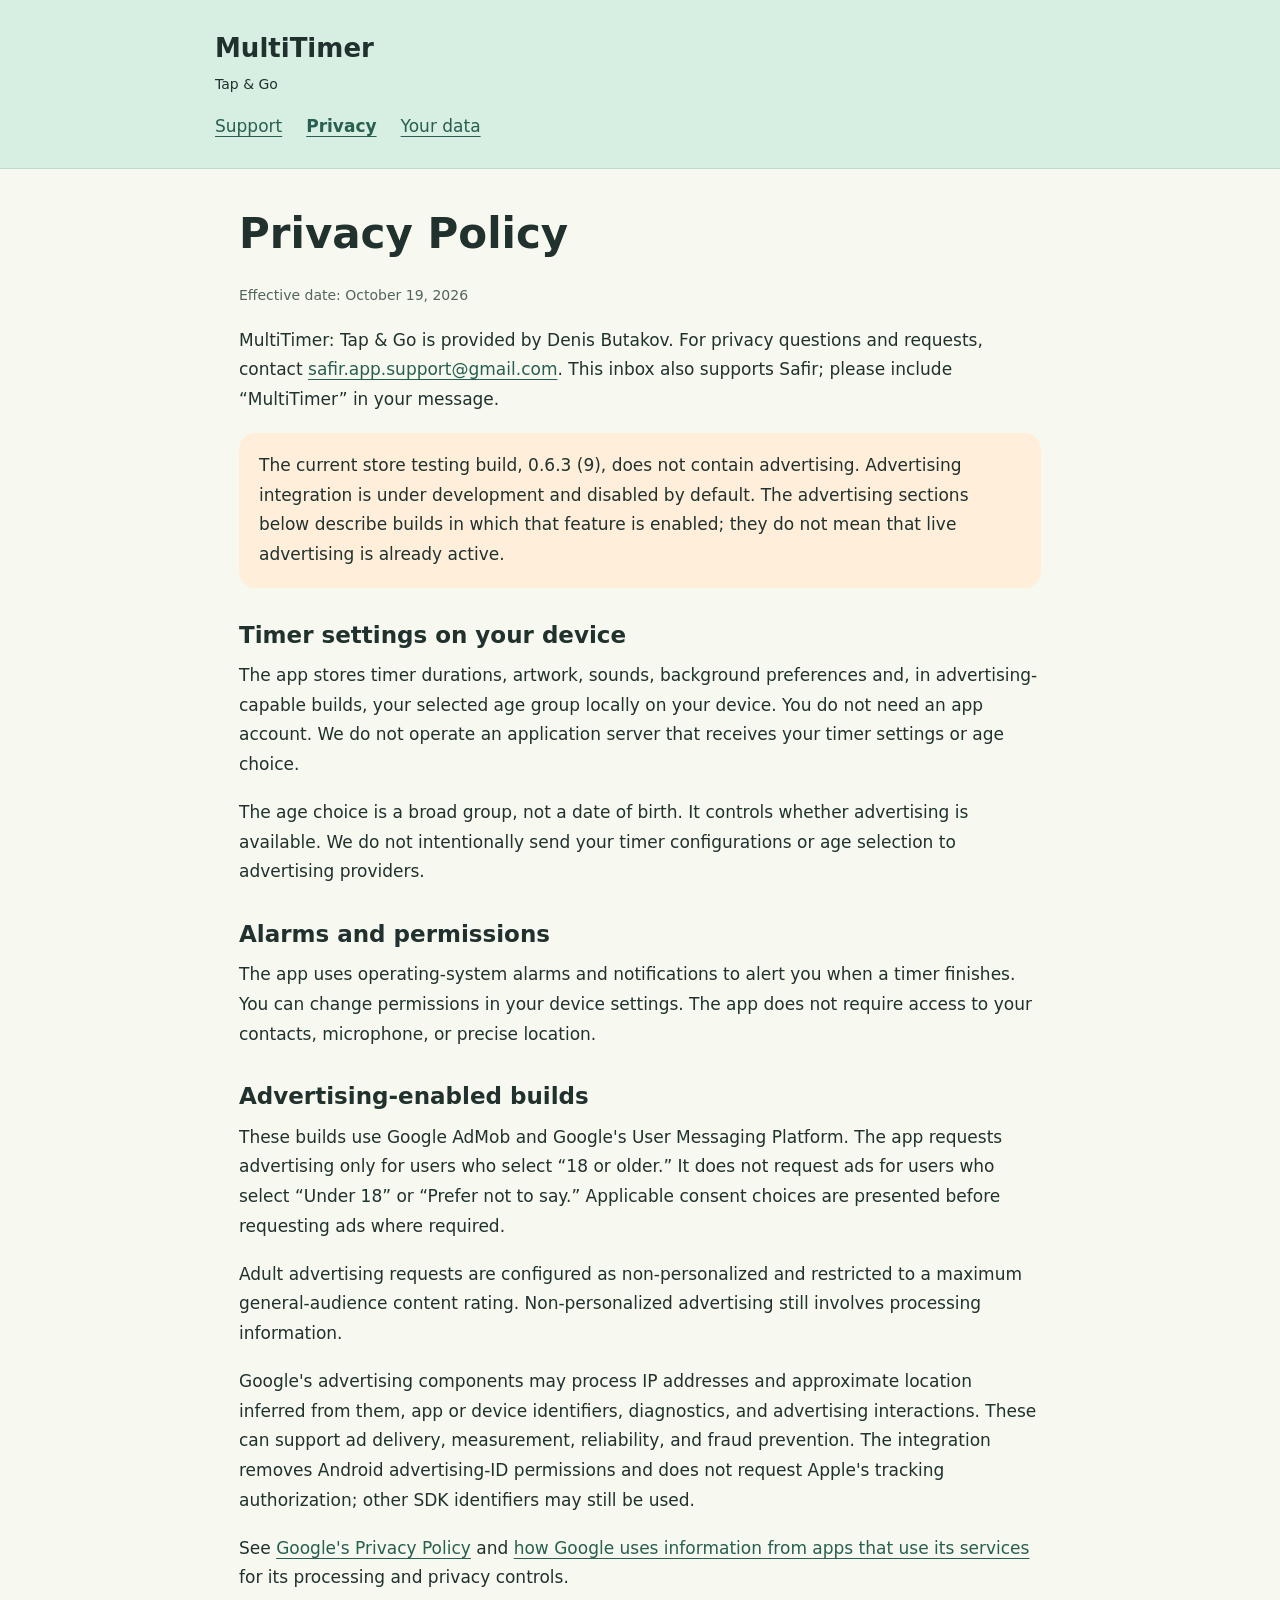
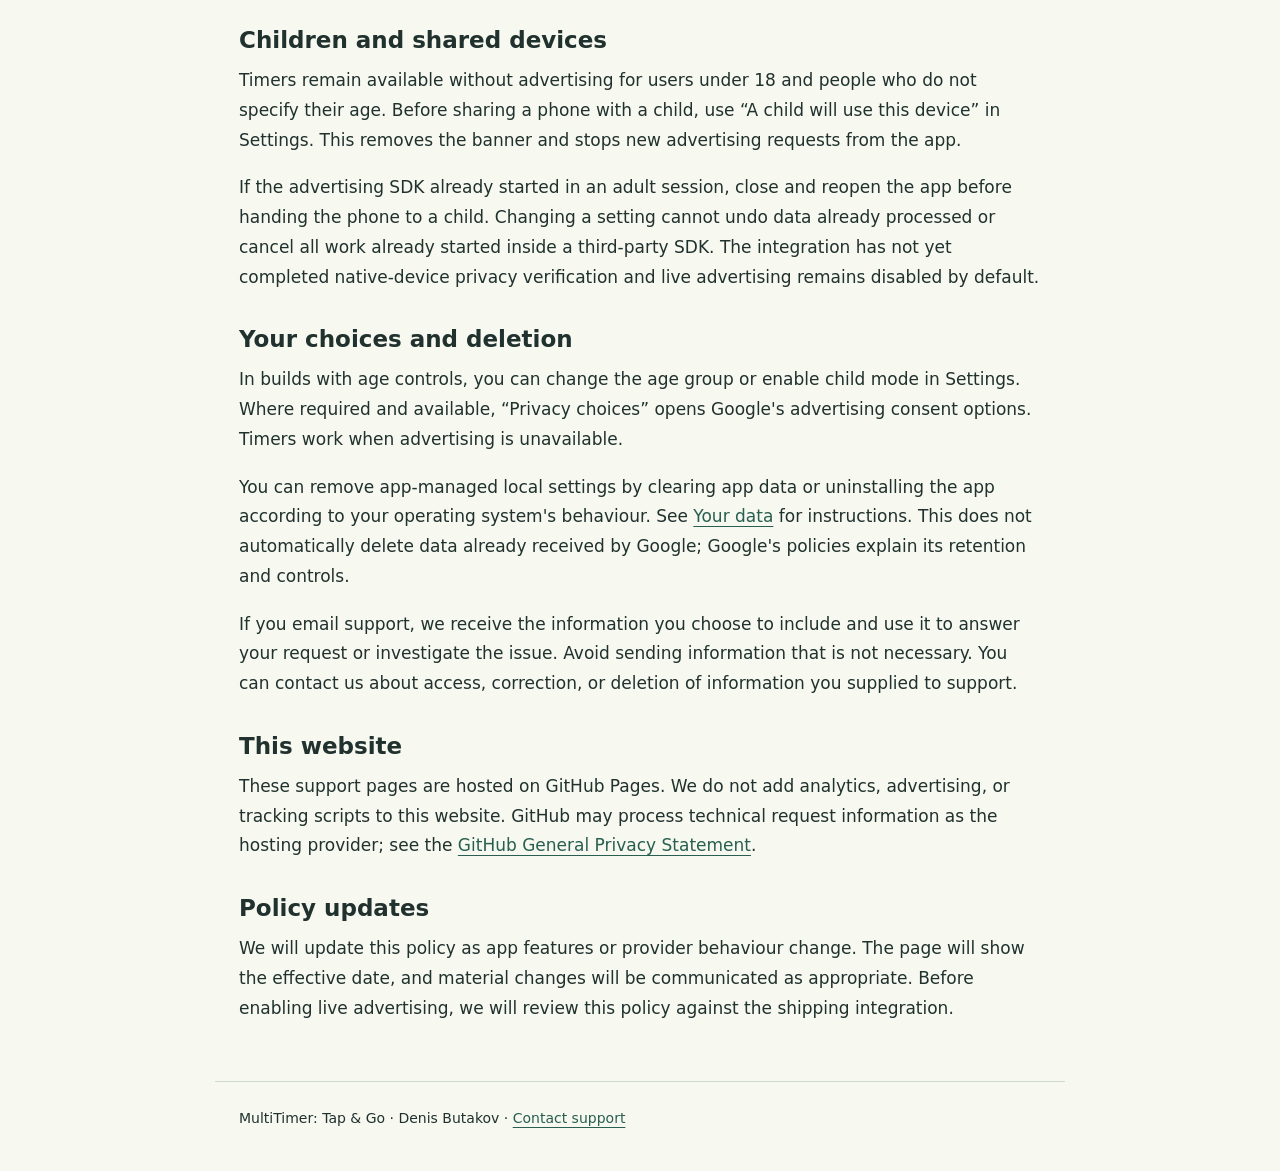
==== multitimer/privacy.html @ 423ebdc3 "Publish MultiTimer support privacy and authorized seller pages" ====
<!doctype html>
<html lang="en"><head><meta charset="utf-8"><meta name="viewport" content="width=device-width, initial-scale=1"><meta name="description" content="Official support and privacy information for MultiTimer: Tap &amp; Go by Denis Butakov."><title>Privacy Policy | MultiTimer: Tap &amp; Go</title><link rel="stylesheet" href="../style.css"></head><body><a class="skip" href="#main">Skip to content</a><header><a class="brand" href="index.html">MultiTimer<span class="tagline">Tap &amp; Go</span></a><nav aria-label="Main navigation"><a href="index.html">Support</a><a href="privacy.html" aria-current="page">Privacy</a><a href="delete-data.html">Your data</a></nav></header><main id="main"><h1>Privacy Policy</h1><p class="date">Effective date: October 19, 2026</p><p>MultiTimer: Tap &amp; Go is provided by Denis Butakov. For privacy questions and requests, contact <a href="mailto:safir.app.support@gmail.com?subject=MultiTimer%20privacy">safir.app.support@gmail.com</a>. This inbox also supports Safir; please include “MultiTimer” in your message.</p><p class="note">The current store testing build, 0.6.3 (9), does not contain advertising. Advertising integration is under development and disabled by default. The advertising sections below describe builds in which that feature is enabled; they do not mean that live advertising is already active.</p><h2>Timer settings on your device</h2><p>The app stores timer durations, artwork, sounds, background preferences and, in advertising-capable builds, your selected age group locally on your device. You do not need an app account. We do not operate an application server that receives your timer settings or age choice.</p><p>The age choice is a broad group, not a date of birth. It controls whether advertising is available. We do not intentionally send your timer configurations or age selection to advertising providers.</p><h2>Alarms and permissions</h2><p>The app uses operating-system alarms and notifications to alert you when a timer finishes. You can change permissions in your device settings. The app does not require access to your contacts, microphone, or precise location.</p><h2>Advertising-enabled builds</h2><p>These builds use Google AdMob and Google's User Messaging Platform. The app requests advertising only for users who select “18 or older.” It does not request ads for users who select “Under 18” or “Prefer not to say.” Applicable consent choices are presented before requesting ads where required.</p><p>Adult advertising requests are configured as non-personalized and restricted to a maximum general-audience content rating. Non-personalized advertising still involves processing information.</p><p>Google's advertising components may process IP addresses and approximate location inferred from them, app or device identifiers, diagnostics, and advertising interactions. These can support ad delivery, measurement, reliability, and fraud prevention. The integration removes Android advertising-ID permissions and does not request Apple's tracking authorization; other SDK identifiers may still be used.</p><p>See <a href="https://policies.google.com/privacy">Google's Privacy Policy</a> and <a href="https://policies.google.com/technologies/partner-sites">how Google uses information from apps that use its services</a> for its processing and privacy controls.</p><h2>Children and shared devices</h2><p>Timers remain available without advertising for users under 18 and people who do not specify their age. Before sharing a phone with a child, use “A child will use this device” in Settings. This removes the banner and stops new advertising requests from the app.</p><p>If the advertising SDK already started in an adult session, close and reopen the app before handing the phone to a child. Changing a setting cannot undo data already processed or cancel all work already started inside a third-party SDK. The integration has not yet completed native-device privacy verification and live advertising remains disabled by default.</p><h2>Your choices and deletion</h2><p>In builds with age controls, you can change the age group or enable child mode in Settings. Where required and available, “Privacy choices” opens Google's advertising consent options. Timers work when advertising is unavailable.</p><p>You can remove app-managed local settings by clearing app data or uninstalling the app according to your operating system's behaviour. See <a href="delete-data.html">Your data</a> for instructions. This does not automatically delete data already received by Google; Google's policies explain its retention and controls.</p><p>If you email support, we receive the information you choose to include and use it to answer your request or investigate the issue. Avoid sending information that is not necessary. You can contact us about access, correction, or deletion of information you supplied to support.</p><h2>This website</h2><p>These support pages are hosted on GitHub Pages. We do not add analytics, advertising, or tracking scripts to this website. GitHub may process technical request information as the hosting provider; see the <a href="https://docs.github.com/en/site-policy/privacy-policies/github-general-privacy-statement">GitHub General Privacy Statement</a>.</p><h2>Policy updates</h2><p>We will update this policy as app features or provider behaviour change. The page will show the effective date, and material changes will be communicated as appropriate. Before enabling live advertising, we will review this policy against the shipping integration.</p></main><footer>MultiTimer: Tap &amp; Go · Denis Butakov · <a href="mailto:safir.app.support@gmail.com">Contact support</a></footer></body></html>
---- style.css ----
*{box-sizing:border-box}body{margin:0;background:#f7f8f0;color:#20312e;font:17px/1.75 system-ui,-apple-system,BlinkMacSystemFont,"Segoe UI",sans-serif}header{background:#d7eee3;border-bottom:1px solid #bfd9cb;padding:26px max(24px,calc((100vw - 850px)/2))}.brand{font-size:26px;font-weight:800;text-decoration:none;color:#20312e}.tagline{display:block;font-size:14px;font-weight:500}nav{display:flex;flex-wrap:wrap;gap:24px;margin-top:16px}a{color:#285f50;text-underline-offset:4px;overflow-wrap:anywhere}a:hover{text-decoration-thickness:2px}a:focus-visible{outline:3px solid #b35739;outline-offset:5px}main,footer{max-width:850px;margin:auto;padding:40px 24px}h1{font-size:clamp(30px,5vw,42px);line-height:1.2;margin:0 0 24px}h2{font-size:23px;line-height:1.35;margin:32px 0 10px}p{margin:0 0 18px}li{margin:10px 0}.button{display:inline-block;background:#285f50;color:white;padding:13px 20px;border-radius:14px}.note{padding:18px 20px;border-radius:16px;background:#ffefda}.date{font-size:14px;color:#52665e}footer{font-size:14px;border-top:1px solid #cfdbd2;padding-top:24px}nav a[aria-current=page]{font-weight:750}.skip{position:absolute;left:-9999px}.skip:focus{left:20px;top:10px;background:white;padding:10px}@media(max-width:480px){main{padding-top:30px}nav{gap:16px}body{font-size:16px}}
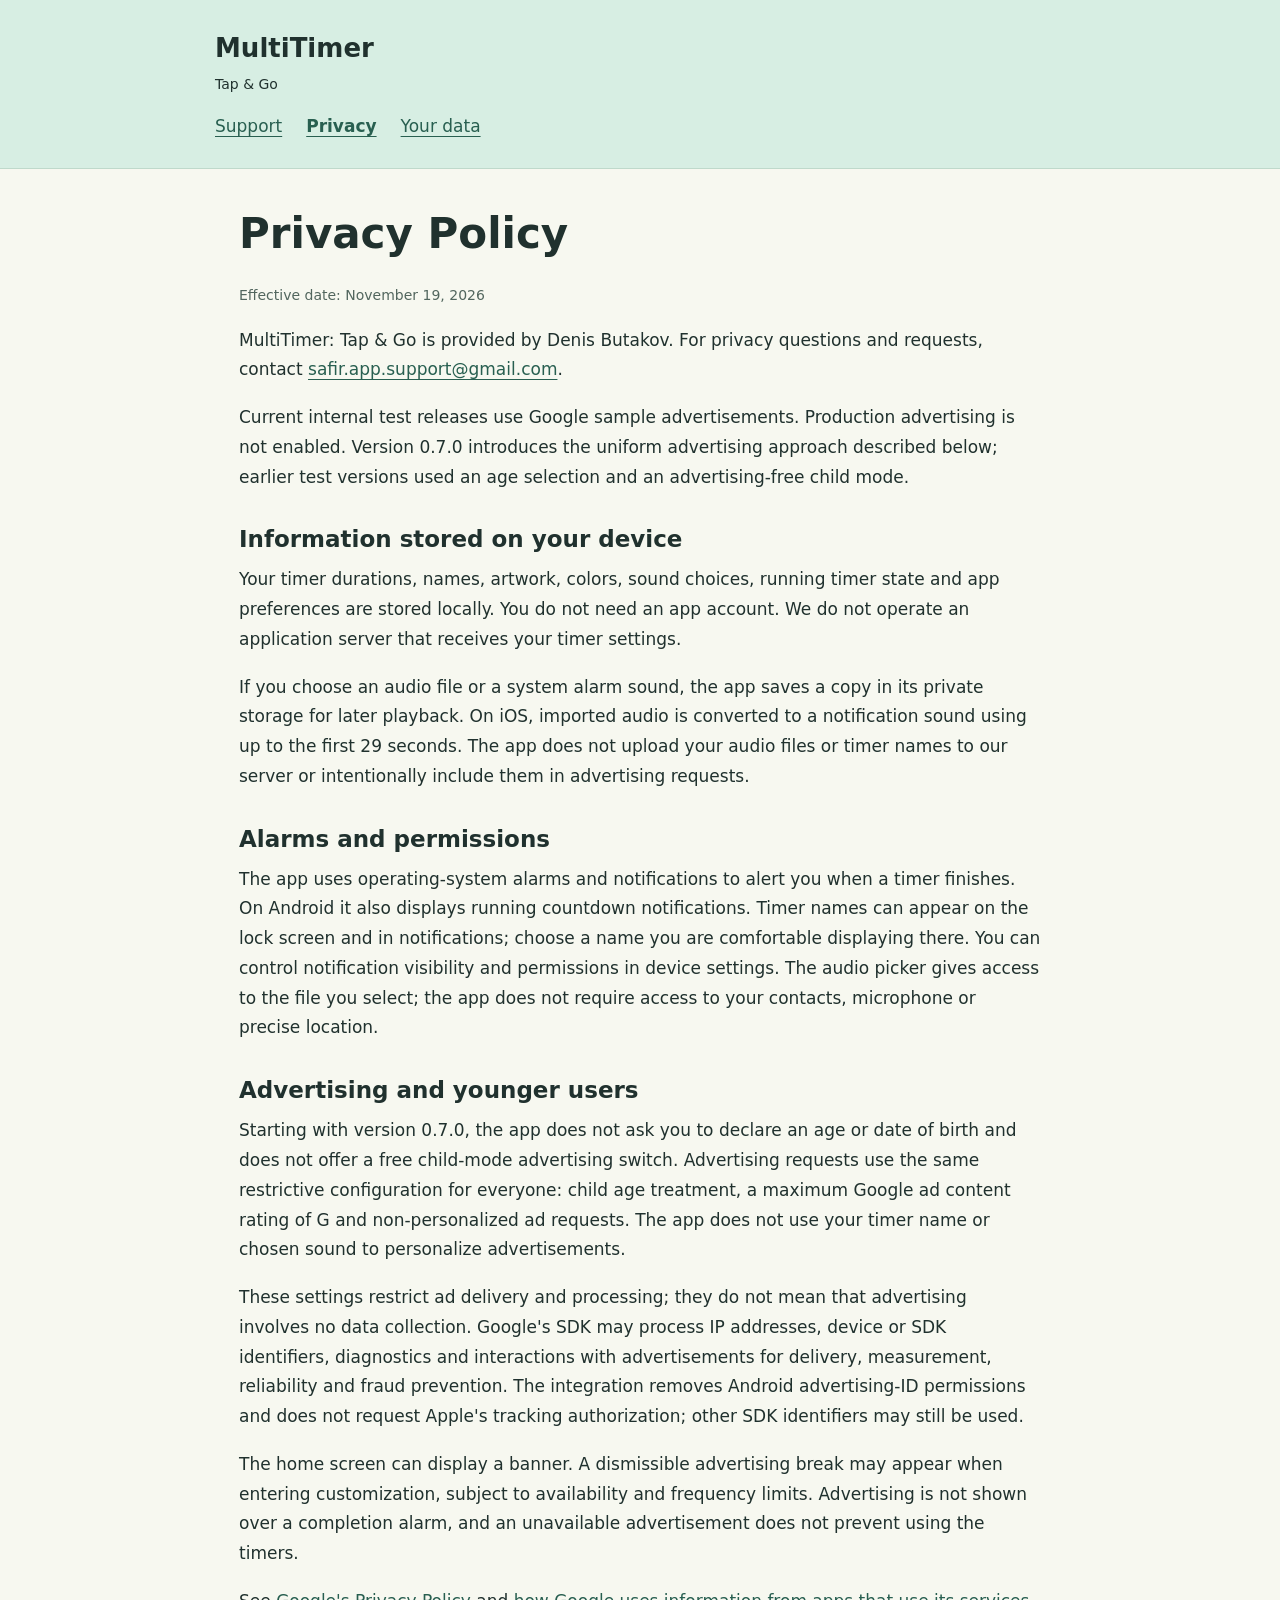
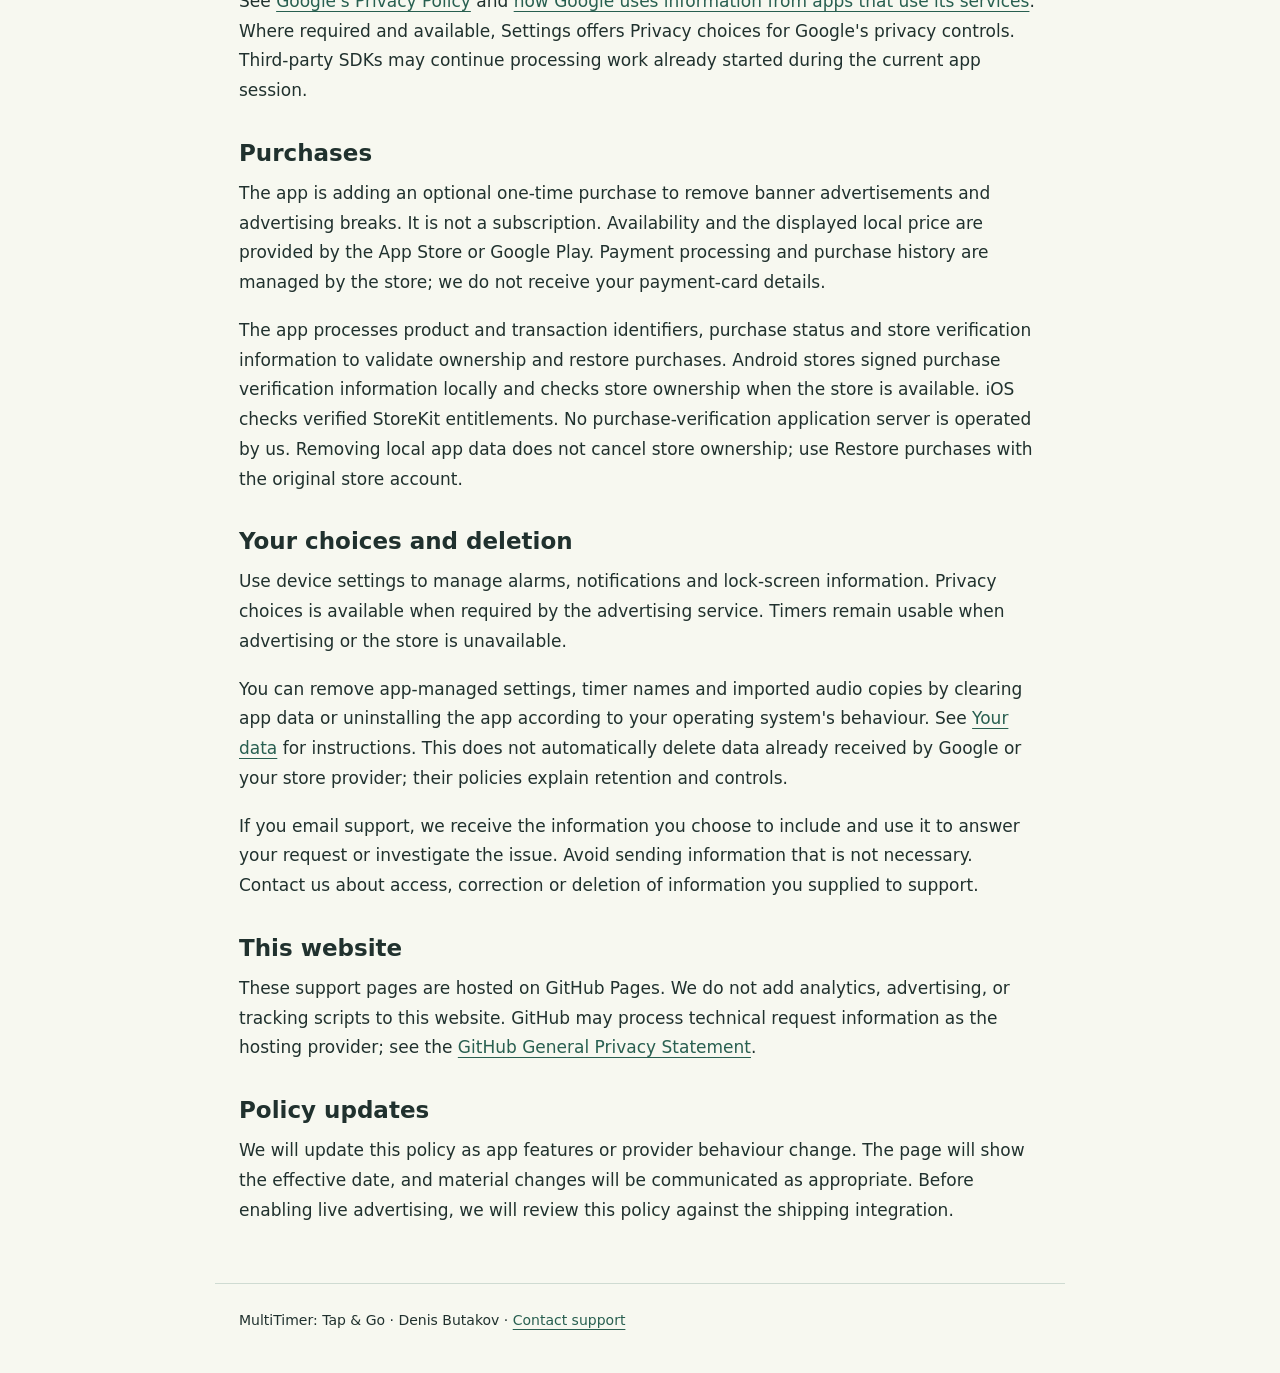
==== commit 4c5c4a39: "Update MultiTimer privacy for uniform restricted ads audio and purchases" ====
--- a/multitimer/privacy.html
+++ b/multitimer/privacy.html
@@ -1,2 +1,21 @@
 <!doctype html>
-<html lang="en"><head><meta charset="utf-8"><meta name="viewport" content="width=device-width, initial-scale=1"><meta name="description" content="Official support and privacy information for MultiTimer: Tap &amp; Go by Denis Butakov."><title>Privacy Policy | MultiTimer: Tap &amp; Go</title><link rel="stylesheet" href="../style.css"></head><body><a class="skip" href="#main">Skip to content</a><header><a class="brand" href="index.html">MultiTimer<span class="tagline">Tap &amp; Go</span></a><nav aria-label="Main navigation"><a href="index.html">Support</a><a href="privacy.html" aria-current="page">Privacy</a><a href="delete-data.html">Your data</a></nav></header><main id="main"><h1>Privacy Policy</h1><p class="date">Effective date: October 19, 2026</p><p>MultiTimer: Tap &amp; Go is provided by Denis Butakov. For privacy questions and requests, contact <a href="mailto:safir.app.support@gmail.com?subject=MultiTimer%20privacy">safir.app.support@gmail.com</a>. This inbox also supports Safir; please include “MultiTimer” in your message.</p><p class="note">The current store testing build, 0.6.3 (9), does not contain advertising. Advertising integration is under development and disabled by default. The advertising sections below describe builds in which that feature is enabled; they do not mean that live advertising is already active.</p><h2>Timer settings on your device</h2><p>The app stores timer durations, artwork, sounds, background preferences and, in advertising-capable builds, your selected age group locally on your device. You do not need an app account. We do not operate an application server that receives your timer settings or age choice.</p><p>The age choice is a broad group, not a date of birth. It controls whether advertising is available. We do not intentionally send your timer configurations or age selection to advertising providers.</p><h2>Alarms and permissions</h2><p>The app uses operating-system alarms and notifications to alert you when a timer finishes. You can change permissions in your device settings. The app does not require access to your contacts, microphone, or precise location.</p><h2>Advertising-enabled builds</h2><p>These builds use Google AdMob and Google's User Messaging Platform. The app requests advertising only for users who select “18 or older.” It does not request ads for users who select “Under 18” or “Prefer not to say.” Applicable consent choices are presented before requesting ads where required.</p><p>Adult advertising requests are configured as non-personalized and restricted to a maximum general-audience content rating. Non-personalized advertising still involves processing information.</p><p>Google's advertising components may process IP addresses and approximate location inferred from them, app or device identifiers, diagnostics, and advertising interactions. These can support ad delivery, measurement, reliability, and fraud prevention. The integration removes Android advertising-ID permissions and does not request Apple's tracking authorization; other SDK identifiers may still be used.</p><p>See <a href="https://policies.google.com/privacy">Google's Privacy Policy</a> and <a href="https://policies.google.com/technologies/partner-sites">how Google uses information from apps that use its services</a> for its processing and privacy controls.</p><h2>Children and shared devices</h2><p>Timers remain available without advertising for users under 18 and people who do not specify their age. Before sharing a phone with a child, use “A child will use this device” in Settings. This removes the banner and stops new advertising requests from the app.</p><p>If the advertising SDK already started in an adult session, close and reopen the app before handing the phone to a child. Changing a setting cannot undo data already processed or cancel all work already started inside a third-party SDK. The integration has not yet completed native-device privacy verification and live advertising remains disabled by default.</p><h2>Your choices and deletion</h2><p>In builds with age controls, you can change the age group or enable child mode in Settings. Where required and available, “Privacy choices” opens Google's advertising consent options. Timers work when advertising is unavailable.</p><p>You can remove app-managed local settings by clearing app data or uninstalling the app according to your operating system's behaviour. See <a href="delete-data.html">Your data</a> for instructions. This does not automatically delete data already received by Google; Google's policies explain its retention and controls.</p><p>If you email support, we receive the information you choose to include and use it to answer your request or investigate the issue. Avoid sending information that is not necessary. You can contact us about access, correction, or deletion of information you supplied to support.</p><h2>This website</h2><p>These support pages are hosted on GitHub Pages. We do not add analytics, advertising, or tracking scripts to this website. GitHub may process technical request information as the hosting provider; see the <a href="https://docs.github.com/en/site-policy/privacy-policies/github-general-privacy-statement">GitHub General Privacy Statement</a>.</p><h2>Policy updates</h2><p>We will update this policy as app features or provider behaviour change. The page will show the effective date, and material changes will be communicated as appropriate. Before enabling live advertising, we will review this policy against the shipping integration.</p></main><footer>MultiTimer: Tap &amp; Go · Denis Butakov · <a href="mailto:safir.app.support@gmail.com">Contact support</a></footer></body></html>+<html lang="en"><head><meta charset="utf-8"><meta name="viewport" content="width=device-width, initial-scale=1"><meta name="description" content="Official support and privacy information for MultiTimer: Tap &amp; Go by Denis Butakov."><title>Privacy Policy | MultiTimer: Tap &amp; Go</title><link rel="stylesheet" href="../style.css"></head><body><a class="skip" href="#main">Skip to content</a><header><a class="brand" href="index.html">MultiTimer<span class="tagline">Tap &amp; Go</span></a><nav aria-label="Main navigation"><a href="index.html">Support</a><a href="privacy.html" aria-current="page">Privacy</a><a href="delete-data.html">Your data</a></nav></header><main id="main"><h1>Privacy Policy</h1><p class="date">Effective date: November 19, 2026</p><p>MultiTimer: Tap &amp; Go is provided by Denis Butakov. For privacy questions and requests, contact <a href="mailto:safir.app.support@gmail.com?subject=MultiTimer%20privacy">safir.app.support@gmail.com</a>.</p>
+<p class="notice">Current internal test releases use Google sample advertisements. Production advertising is not enabled. Version 0.7.0 introduces the uniform advertising approach described below; earlier test versions used an age selection and an advertising-free child mode.</p>
+<h2>Information stored on your device</h2>
+<p>Your timer durations, names, artwork, colors, sound choices, running timer state and app preferences are stored locally. You do not need an app account. We do not operate an application server that receives your timer settings.</p>
+<p>If you choose an audio file or a system alarm sound, the app saves a copy in its private storage for later playback. On iOS, imported audio is converted to a notification sound using up to the first 29 seconds. The app does not upload your audio files or timer names to our server or intentionally include them in advertising requests.</p>
+<h2>Alarms and permissions</h2>
+<p>The app uses operating-system alarms and notifications to alert you when a timer finishes. On Android it also displays running countdown notifications. Timer names can appear on the lock screen and in notifications; choose a name you are comfortable displaying there. You can control notification visibility and permissions in device settings. The audio picker gives access to the file you select; the app does not require access to your contacts, microphone or precise location.</p>
+<h2>Advertising and younger users</h2>
+<p>Starting with version 0.7.0, the app does not ask you to declare an age or date of birth and does not offer a free child-mode advertising switch. Advertising requests use the same restrictive configuration for everyone: child age treatment, a maximum Google ad content rating of G and non-personalized ad requests. The app does not use your timer name or chosen sound to personalize advertisements.</p>
+<p>These settings restrict ad delivery and processing; they do not mean that advertising involves no data collection. Google's SDK may process IP addresses, device or SDK identifiers, diagnostics and interactions with advertisements for delivery, measurement, reliability and fraud prevention. The integration removes Android advertising-ID permissions and does not request Apple's tracking authorization; other SDK identifiers may still be used.</p>
+<p>The home screen can display a banner. A dismissible advertising break may appear when entering customization, subject to availability and frequency limits. Advertising is not shown over a completion alarm, and an unavailable advertisement does not prevent using the timers.</p>
+<p>See <a href="https://policies.google.com/privacy">Google's Privacy Policy</a> and <a href="https://policies.google.com/technologies/partner-sites">how Google uses information from apps that use its services</a>. Where required and available, Settings offers Privacy choices for Google's privacy controls. Third-party SDKs may continue processing work already started during the current app session.</p>
+<h2>Purchases</h2>
+<p>The app is adding an optional one-time purchase to remove banner advertisements and advertising breaks. It is not a subscription. Availability and the displayed local price are provided by the App Store or Google Play. Payment processing and purchase history are managed by the store; we do not receive your payment-card details.</p>
+<p>The app processes product and transaction identifiers, purchase status and store verification information to validate ownership and restore purchases. Android stores signed purchase verification information locally and checks store ownership when the store is available. iOS checks verified StoreKit entitlements. No purchase-verification application server is operated by us. Removing local app data does not cancel store ownership; use Restore purchases with the original store account.</p>
+<h2>Your choices and deletion</h2>
+<p>Use device settings to manage alarms, notifications and lock-screen information. Privacy choices is available when required by the advertising service. Timers remain usable when advertising or the store is unavailable.</p>
+<p>You can remove app-managed settings, timer names and imported audio copies by clearing app data or uninstalling the app according to your operating system's behaviour. See <a href="delete-data.html">Your data</a> for instructions. This does not automatically delete data already received by Google or your store provider; their policies explain retention and controls.</p>
+<p>If you email support, we receive the information you choose to include and use it to answer your request or investigate the issue. Avoid sending information that is not necessary. Contact us about access, correction or deletion of information you supplied to support.</p>
+<h2>This website</h2><p>These support pages are hosted on GitHub Pages. We do not add analytics, advertising, or tracking scripts to this website. GitHub may process technical request information as the hosting provider; see the <a href="https://docs.github.com/en/site-policy/privacy-policies/github-general-privacy-statement">GitHub General Privacy Statement</a>.</p><h2>Policy updates</h2><p>We will update this policy as app features or provider behaviour change. The page will show the effective date, and material changes will be communicated as appropriate. Before enabling live advertising, we will review this policy against the shipping integration.</p></main><footer>MultiTimer: Tap &amp; Go · Denis Butakov · <a href="mailto:safir.app.support@gmail.com">Contact support</a></footer></body></html>
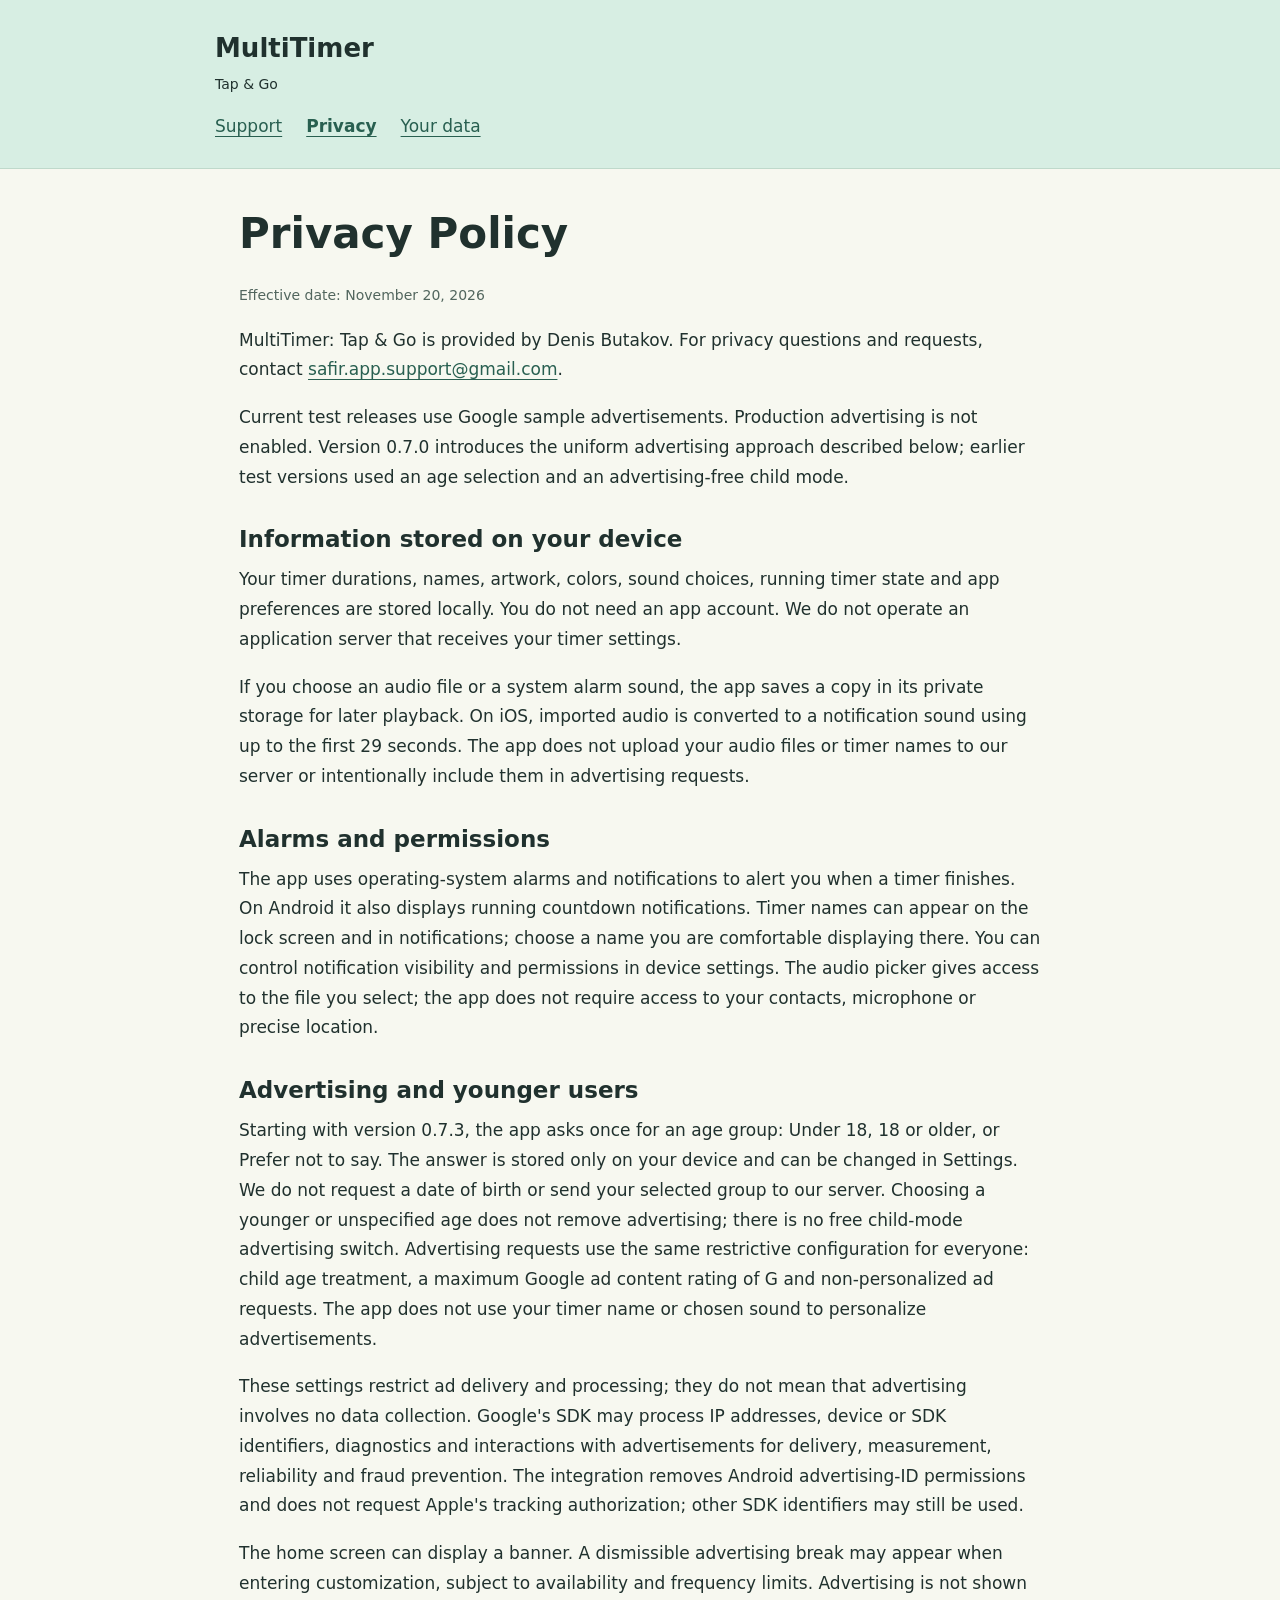
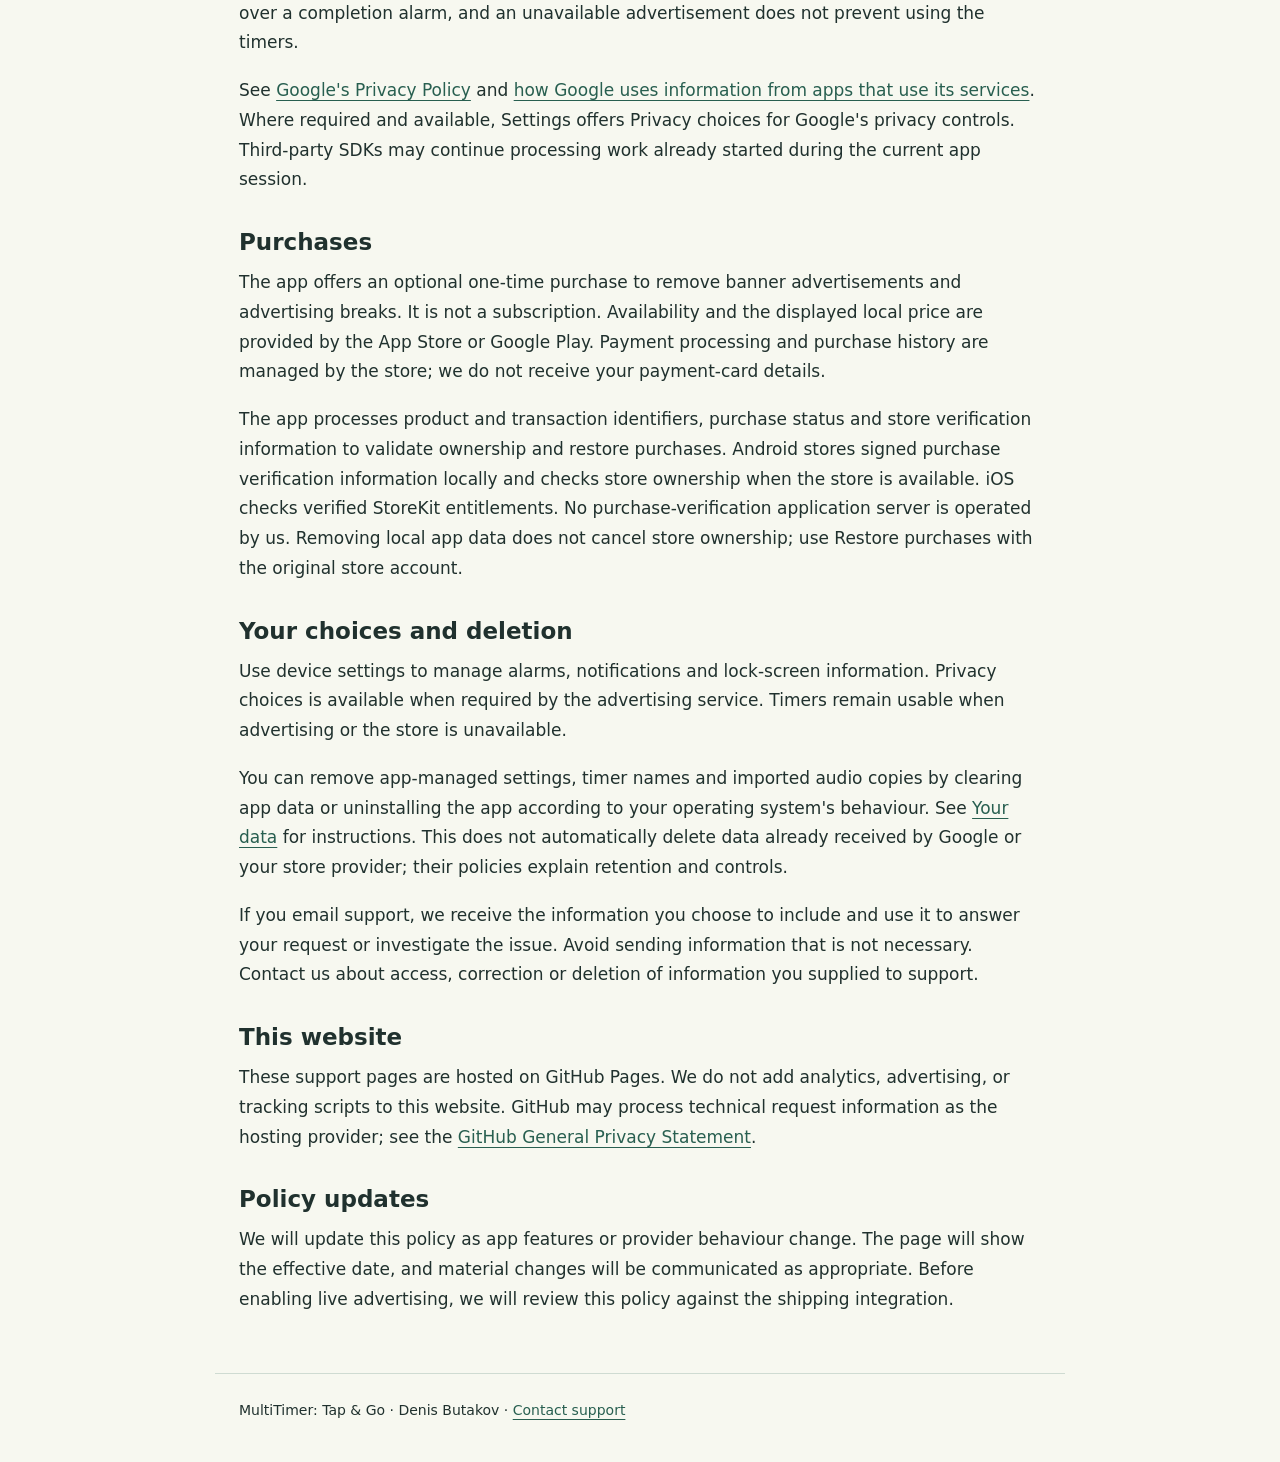
==== commit 0b6c8b51: "Describe restored local age selection in MultiTimer 0.7.3" ====
--- a/multitimer/privacy.html
+++ b/multitimer/privacy.html
@@ -1,21 +1,21 @@
 <!doctype html>
-<html lang="en"><head><meta charset="utf-8"><meta name="viewport" content="width=device-width, initial-scale=1"><meta name="description" content="Official support and privacy information for MultiTimer: Tap &amp; Go by Denis Butakov."><title>Privacy Policy | MultiTimer: Tap &amp; Go</title><link rel="stylesheet" href="../style.css"></head><body><a class="skip" href="#main">Skip to content</a><header><a class="brand" href="index.html">MultiTimer<span class="tagline">Tap &amp; Go</span></a><nav aria-label="Main navigation"><a href="index.html">Support</a><a href="privacy.html" aria-current="page">Privacy</a><a href="delete-data.html">Your data</a></nav></header><main id="main"><h1>Privacy Policy</h1><p class="date">Effective date: November 19, 2026</p><p>MultiTimer: Tap &amp; Go is provided by Denis Butakov. For privacy questions and requests, contact <a href="mailto:safir.app.support@gmail.com?subject=MultiTimer%20privacy">safir.app.support@gmail.com</a>.</p>
-<p class="notice">Current internal test releases use Google sample advertisements. Production advertising is not enabled. Version 0.7.0 introduces the uniform advertising approach described below; earlier test versions used an age selection and an advertising-free child mode.</p>
+<html lang="en"><head><meta charset="utf-8"><meta name="viewport" content="width=device-width, initial-scale=1"><meta name="description" content="Official support and privacy information for MultiTimer: Tap &amp; Go by Denis Butakov."><title>Privacy Policy | MultiTimer: Tap &amp; Go</title><link rel="stylesheet" href="../style.css"></head><body><a class="skip" href="#main">Skip to content</a><header><a class="brand" href="index.html">MultiTimer<span class="tagline">Tap &amp; Go</span></a><nav aria-label="Main navigation"><a href="index.html">Support</a><a href="privacy.html" aria-current="page">Privacy</a><a href="delete-data.html">Your data</a></nav></header><main id="main"><h1>Privacy Policy</h1><p class="date">Effective date: November 20, 2026</p><p>MultiTimer: Tap &amp; Go is provided by Denis Butakov. For privacy questions and requests, contact <a href="mailto:safir.app.support@gmail.com?subject=MultiTimer%20privacy">safir.app.support@gmail.com</a>.</p>
+<p class="notice">Current test releases use Google sample advertisements. Production advertising is not enabled. Version 0.7.0 introduces the uniform advertising approach described below; earlier test versions used an age selection and an advertising-free child mode.</p>
 <h2>Information stored on your device</h2>
 <p>Your timer durations, names, artwork, colors, sound choices, running timer state and app preferences are stored locally. You do not need an app account. We do not operate an application server that receives your timer settings.</p>
 <p>If you choose an audio file or a system alarm sound, the app saves a copy in its private storage for later playback. On iOS, imported audio is converted to a notification sound using up to the first 29 seconds. The app does not upload your audio files or timer names to our server or intentionally include them in advertising requests.</p>
 <h2>Alarms and permissions</h2>
 <p>The app uses operating-system alarms and notifications to alert you when a timer finishes. On Android it also displays running countdown notifications. Timer names can appear on the lock screen and in notifications; choose a name you are comfortable displaying there. You can control notification visibility and permissions in device settings. The audio picker gives access to the file you select; the app does not require access to your contacts, microphone or precise location.</p>
 <h2>Advertising and younger users</h2>
-<p>Starting with version 0.7.0, the app does not ask you to declare an age or date of birth and does not offer a free child-mode advertising switch. Advertising requests use the same restrictive configuration for everyone: child age treatment, a maximum Google ad content rating of G and non-personalized ad requests. The app does not use your timer name or chosen sound to personalize advertisements.</p>
+<p>Starting with version 0.7.3, the app asks once for an age group: Under 18, 18 or older, or Prefer not to say. The answer is stored only on your device and can be changed in Settings. We do not request a date of birth or send your selected group to our server. Choosing a younger or unspecified age does not remove advertising; there is no free child-mode advertising switch. Advertising requests use the same restrictive configuration for everyone: child age treatment, a maximum Google ad content rating of G and non-personalized ad requests. The app does not use your timer name or chosen sound to personalize advertisements.</p>
 <p>These settings restrict ad delivery and processing; they do not mean that advertising involves no data collection. Google's SDK may process IP addresses, device or SDK identifiers, diagnostics and interactions with advertisements for delivery, measurement, reliability and fraud prevention. The integration removes Android advertising-ID permissions and does not request Apple's tracking authorization; other SDK identifiers may still be used.</p>
 <p>The home screen can display a banner. A dismissible advertising break may appear when entering customization, subject to availability and frequency limits. Advertising is not shown over a completion alarm, and an unavailable advertisement does not prevent using the timers.</p>
 <p>See <a href="https://policies.google.com/privacy">Google's Privacy Policy</a> and <a href="https://policies.google.com/technologies/partner-sites">how Google uses information from apps that use its services</a>. Where required and available, Settings offers Privacy choices for Google's privacy controls. Third-party SDKs may continue processing work already started during the current app session.</p>
 <h2>Purchases</h2>
-<p>The app is adding an optional one-time purchase to remove banner advertisements and advertising breaks. It is not a subscription. Availability and the displayed local price are provided by the App Store or Google Play. Payment processing and purchase history are managed by the store; we do not receive your payment-card details.</p>
+<p>The app offers an optional one-time purchase to remove banner advertisements and advertising breaks. It is not a subscription. Availability and the displayed local price are provided by the App Store or Google Play. Payment processing and purchase history are managed by the store; we do not receive your payment-card details.</p>
 <p>The app processes product and transaction identifiers, purchase status and store verification information to validate ownership and restore purchases. Android stores signed purchase verification information locally and checks store ownership when the store is available. iOS checks verified StoreKit entitlements. No purchase-verification application server is operated by us. Removing local app data does not cancel store ownership; use Restore purchases with the original store account.</p>
 <h2>Your choices and deletion</h2>
 <p>Use device settings to manage alarms, notifications and lock-screen information. Privacy choices is available when required by the advertising service. Timers remain usable when advertising or the store is unavailable.</p>
 <p>You can remove app-managed settings, timer names and imported audio copies by clearing app data or uninstalling the app according to your operating system's behaviour. See <a href="delete-data.html">Your data</a> for instructions. This does not automatically delete data already received by Google or your store provider; their policies explain retention and controls.</p>
 <p>If you email support, we receive the information you choose to include and use it to answer your request or investigate the issue. Avoid sending information that is not necessary. Contact us about access, correction or deletion of information you supplied to support.</p>
-<h2>This website</h2><p>These support pages are hosted on GitHub Pages. We do not add analytics, advertising, or tracking scripts to this website. GitHub may process technical request information as the hosting provider; see the <a href="https://docs.github.com/en/site-policy/privacy-policies/github-general-privacy-statement">GitHub General Privacy Statement</a>.</p><h2>Policy updates</h2><p>We will update this policy as app features or provider behaviour change. The page will show the effective date, and material changes will be communicated as appropriate. Before enabling live advertising, we will review this policy against the shipping integration.</p></main><footer>MultiTimer: Tap &amp; Go · Denis Butakov · <a href="mailto:safir.app.support@gmail.com">Contact support</a></footer></body></html>+<h2>This website</h2><p>These support pages are hosted on GitHub Pages. We do not add analytics, advertising, or tracking scripts to this website. GitHub may process technical request information as the hosting provider; see the <a href="https://docs.github.com/en/site-policy/privacy-policies/github-general-privacy-statement">GitHub General Privacy Statement</a>.</p><h2>Policy updates</h2><p>We will update this policy as app features or provider behaviour change. The page will show the effective date, and material changes will be communicated as appropriate. Before enabling live advertising, we will review this policy against the shipping integration.</p></main><footer>MultiTimer: Tap &amp; Go · Denis Butakov · <a href="mailto:safir.app.support@gmail.com">Contact support</a></footer></body></html>
